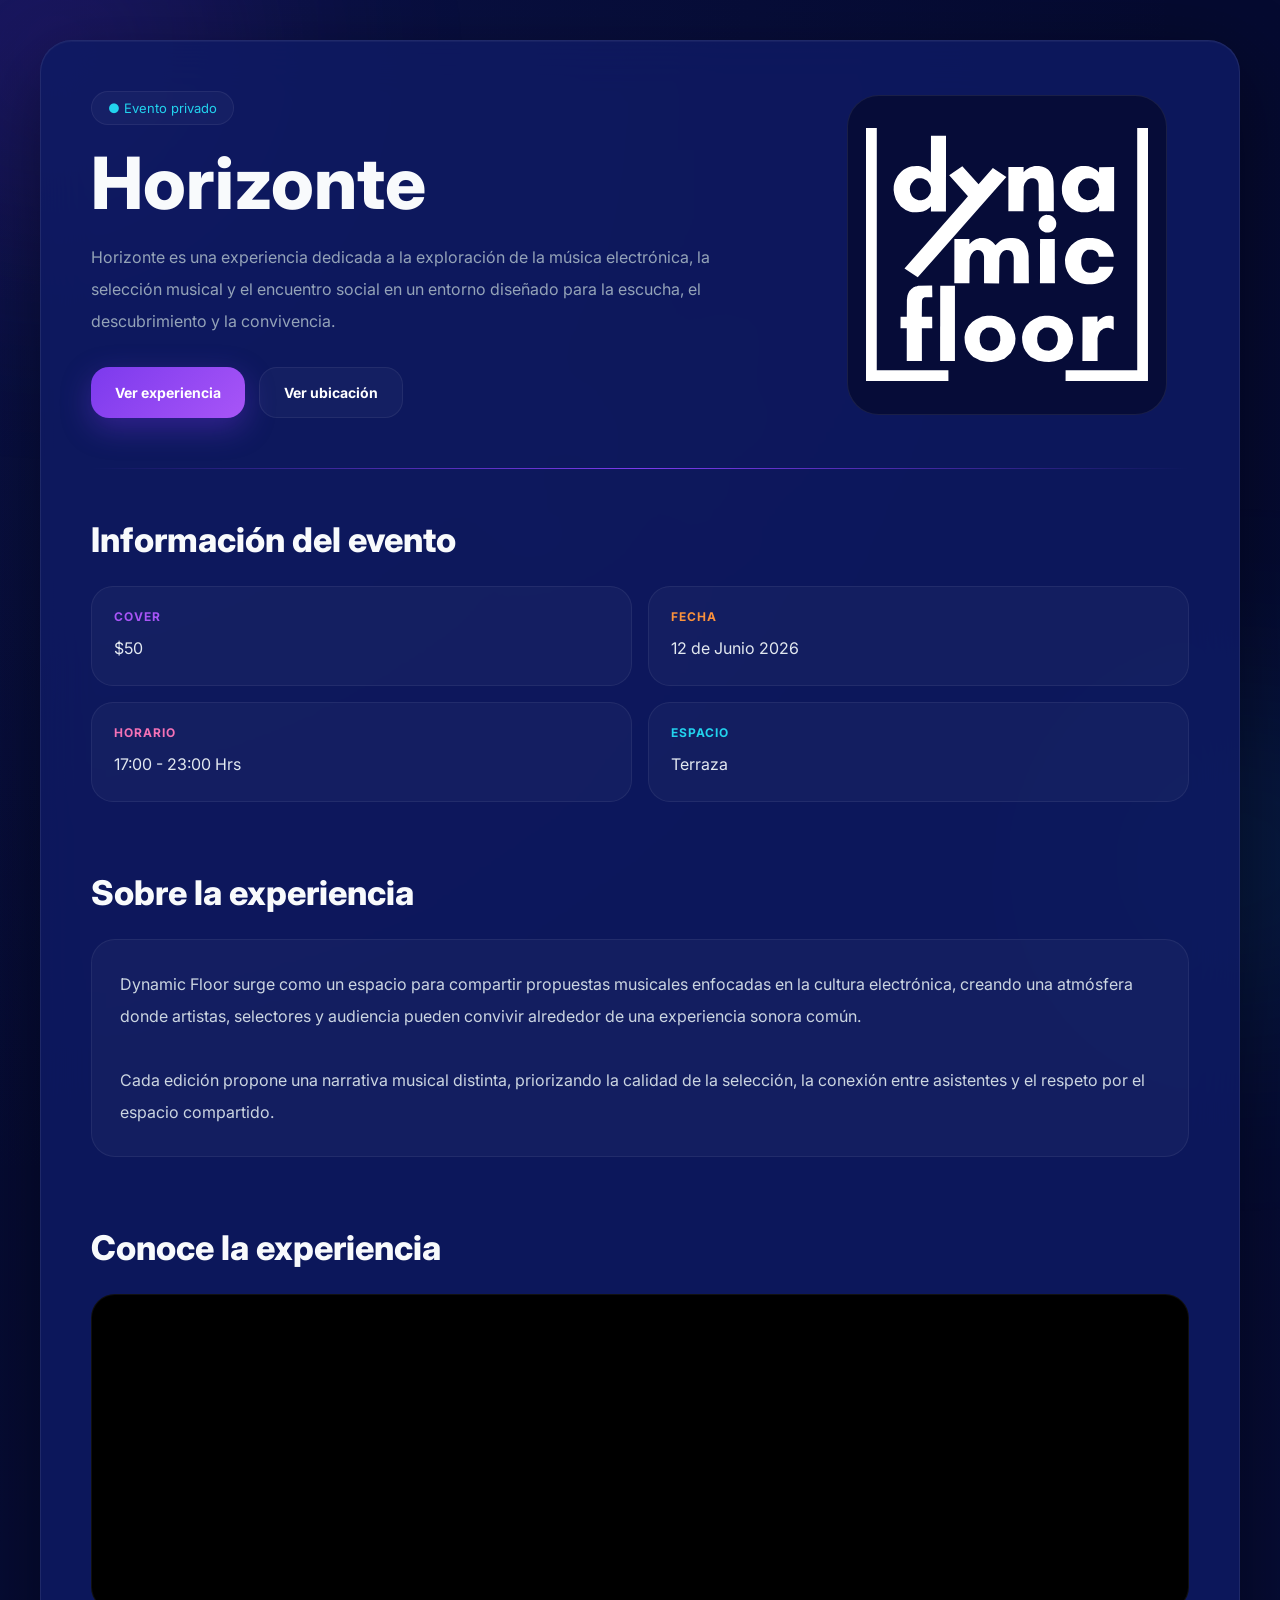
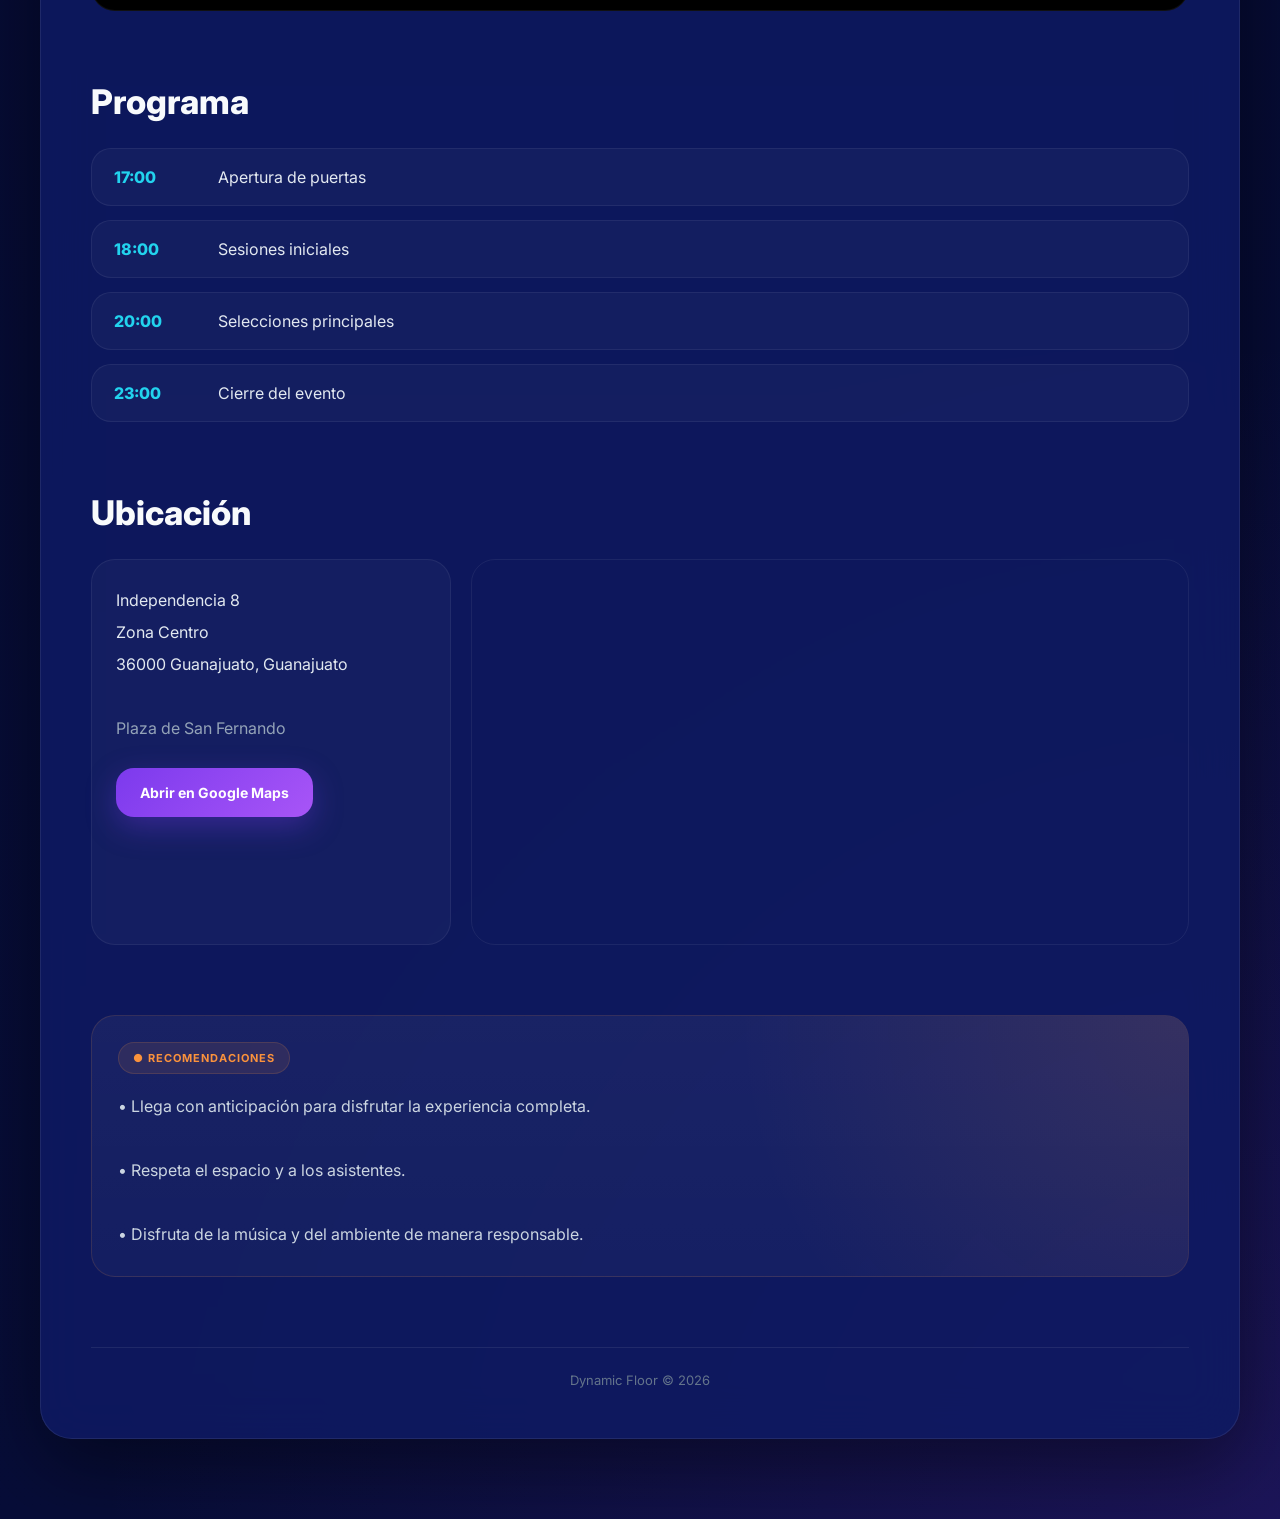
==== info.html @ 4fd33c25 "Add files via upload" ====
<!DOCTYPE html>
<html lang="es">
<head>
<meta charset="UTF-8">
<meta name="viewport" content="width=device-width, initial-scale=1.0">

<title>Dynamic Floor</title>

<meta name="description" content="Experiencia de música electrónica, selección musical y encuentro social en Guanajuato.">

<meta http-equiv="Cache-Control" content="no-cache, no-store, must-revalidate">
<meta http-equiv="Pragma" content="no-cache">
<meta http-equiv="Expires" content="0">

<link href="https://fonts.googleapis.com/css2?family=Inter:wght@300;400;500;600;700;800&display=swap" rel="stylesheet">

<link rel="stylesheet" href="info.css">

</head>
<body>

<!-- FONDO -->

<div class="bg-logo">
    <span>DF</span>
</div>

<div class="light one"></div>
<div class="light two"></div>

<!-- CONTENIDO -->

<div class="container">

    <div class="panel">

        <!-- HERO -->

        <section class="intro">

            <div class="intro-content">

                <div class="badge">
                    ● Evento privado
                </div>

                <h1>
                    Horizonte
                </h1>

                <p class="intro-description">

                    Horizonte es una experiencia dedicada a la exploración
                    de la música electrónica, la selección musical y el encuentro
                    social en un entorno diseñado para la escucha, el
                    descubrimiento y la convivencia.

                </p>

                <div class="intro-actions">

                    <a href="#video" class="action-btn">
                        Ver experiencia
                    </a>

                    <a href="#ubicacion" class="action-btn secondary">
                        Ver ubicación
                    </a>

                </div>

            </div>

            <div class="intro-logo">

                <div class="logo-box">

                    <img
                        src="Brand.svg"
                        alt="Dynamic Floor"
                    >

                </div>

            </div>

        </section>

        <div class="glow-line"></div>

        <!-- INFORMACIÓN -->

        <section>

            <h2 class="section-title">
                Información del evento
            </h2>

            <div class="info-grid">

                <div class="info-card">

                    <div class="info-title purple">
                        Cover
                    </div>

                    <div class="info-content">
                        $50 
                    </div>

                </div>

                <div class="info-card">

                    <div class="info-title orange">
                        Fecha
                    </div>

                    <div class="info-content">
                        12 de Junio 2026
                    </div>

                </div>

                <div class="info-card">

                    <div class="info-title pink">
                        Horario
                    </div>

                    <div class="info-content">
                        17:00 - 23:00 Hrs
                    </div>

                </div>

                <div class="info-card">

                    <div class="info-title cyan">
                        Espacio
                    </div>

                    <div class="info-content">
                        Terraza 
                    </div>

                </div>

            </div>

        </section>

        <!-- SOBRE EL EVENTO -->

        <section class="content-section">

            <h2 class="section-title">
                Sobre la experiencia
            </h2>

            <div class="glass-card">

                <p>

                    Dynamic Floor surge como un espacio para compartir
                    propuestas musicales enfocadas en la cultura electrónica,
                    creando una atmósfera donde artistas, selectores y audiencia
                    pueden convivir alrededor de una experiencia sonora común.

                </p>

                <br>

                <p>

                    Cada edición propone una narrativa musical distinta,
                    priorizando la calidad de la selección, la conexión entre
                    asistentes y el respeto por el espacio compartido.

                </p>

            </div>

        </section>

        <!-- VIDEO -->

        <section
            id="video"
            class="content-section"
        >

            <h2 class="section-title">
                Conoce la experiencia
            </h2>

            <div class="video-card">

               <iframe width="560" height="315" src="https://www.youtube.com/embed/UAYY0H-S0Vk?si=N5rA5Dku0V_qMoPu" 
               title="YouTube video player" frameborder="0" allow="accelerometer; autoplay; clipboard-write; encrypted-media; gyroscope; picture-in-picture; web-share" 
               referrerpolicy="strict-origin-when-cross-origin" allowfullscreen></iframe>

            </div>

        </section>

        <!-- PROGRAMA -->

        <section class="content-section">

            <h2 class="section-title">
                Programa
            </h2>

            <div class="timeline">

                <div class="timeline-item">

                    <div class="timeline-hour">
                        17:00
                    </div>

                    <div class="timeline-text">
                        Apertura de puertas
                    </div>

                </div>

                <div class="timeline-item">

                    <div class="timeline-hour">
                        18:00
                    </div>

                    <div class="timeline-text">
                        Sesiones iniciales
                    </div>

                </div>

                <div class="timeline-item">

                    <div class="timeline-hour">
                        20:00
                    </div>

                    <div class="timeline-text">
                        Selecciones principales
                    </div>

                </div>

                <div class="timeline-item">

                    <div class="timeline-hour">
                        23:00
                    </div>

                    <div class="timeline-text">
                        Cierre del evento
                    </div>

                </div>

            </div>

        </section>

        <!-- UBICACIÓN -->

        <section
            id="ubicacion"
            class="content-section"
        >

            <h2 class="section-title">
                Ubicación
            </h2>

            <div class="location-card">

                <div class="location-info">

                    <div class="location-address">

                        Independencia 8<br>
                        Zona Centro<br>
                        36000 Guanajuato, Guanajuato

                        <br><br>

                        <span>
                            Plaza de San Fernando
                        </span>

                    </div>

                    <a
                        href="https://maps.app.goo.gl/JKDsWyvQSERhmDdB6"
                        target="_blank"
                        class="action-btn"
                    >
                        Abrir en Google Maps
                    </a>

                </div>

                <div class="map-container">

                   <iframe src="https://www.google.com/maps/embed?pb=!1m18!1m12!1m3!1d329.19129236905354!2d-101.25622219452714!3d21.017703345105698!2m3!1f0!2f0!3f0!3m2!1i1024!2i768!4f13.1!3m3!1m2!1s0x842b755fb9d25ff1%3A0xecb48ae57e0b1eed!2sBar%20Santos!5e0!3m2!1ses!2smx!4v1781035915862!5m2!1ses!2smx" 
                        width="600" height="450" style="border:0;" allowfullscreen="" 
                        loading="lazy" 
                        referrerpolicy="no-referrer-when-downgrade"
                   >
                   </iframe>

                </div>

            </div>

        </section>

        <!-- RECOMENDACIONES -->

        <section class="content-section">

            <div class="notice-card">

                <div class="notice-tag">
                    ● Recomendaciones
                </div>

                <div class="notice-text">

                    • Llega con anticipación para disfrutar la experiencia completa.
                    <br><br>

                    • Respeta el espacio y a los asistentes.
                    <br><br>

                    • Disfruta de la música y del ambiente de manera responsable.

                </div>

            </div>

        </section>

        <!-- FOOTER -->

        <div class="footer">

            Dynamic Floor © 2026

        </div>

    </div>

</div>

</body>
</html>
---- info.css ----
:root{
    --bg:#050a30;
    --bg-soft:#0b1248;

    --card:rgba(15,27,99,.85);

    --line:#23339b;

    --primary:#7C3AED;
    --primary-soft:#A855F7;

    --cyan:#22D3EE;
    --green:#4ADE80;

    --text:#F8FAFC;
    --muted:#94A3B8;
}

*{
    margin:0;
    padding:0;
    box-sizing:border-box;
}

html{
    scroll-behavior:smooth;
}

body{

    font-family:'Inter',sans-serif;

    color:var(--text);

    min-height:100vh;

    overflow-x:hidden;

    background:
        radial-gradient(
            circle at top left,
            rgba(36,56,184,.18) 0%,
            transparent 35%
        ),
        radial-gradient(
            circle at bottom right,
            rgba(124,58,237,.18) 0%,
            transparent 35%
        ),
        linear-gradient(
            180deg,
            #050a30 0%,
            #070d38 100%
        );

    position:relative;
}

/* ==========================
   BACKGROUND
========================== */

.bg-logo{
    position:fixed;
    inset:0;

    display:flex;
    align-items:center;
    justify-content:center;

    pointer-events:none;

    z-index:0;
}

.bg-logo span{

    font-size:18vw;

    font-weight:800;

    letter-spacing:16px;

    color:#ffffff04;

    transform:rotate(-18deg);

    user-select:none;
}

.light{
    position:fixed;
    border-radius:50%;
    filter:blur(120px);
    z-index:0;
}

.light.one{
    width:350px;
    height:350px;

    background:#7C3AED33;

    top:-120px;
    left:-120px;
}

.light.two{
    width:280px;
    height:280px;

    background:#22D3EE22;

    bottom:-100px;
    right:-100px;
}

/* ==========================
   LAYOUT
========================== */

.container{

    position:relative;
    z-index:2;

    width:100%;

    padding:40px 20px 80px;
}

.panel{

    width:100%;
    max-width:1200px;

    margin:0 auto;

    background:var(--card);

    border:1px solid rgba(255,255,255,.08);

    border-radius:32px;

    padding:50px;

    backdrop-filter:blur(24px);

    box-shadow:
        0 25px 80px rgba(0,0,0,.45),
        inset 0 1px 0 rgba(255,255,255,.04);
}

/* ==========================
   HERO
========================== */

.intro{

    display:grid;

    grid-template-columns:1.3fr .7fr;

    gap:60px;

    align-items:center;
}

.badge{

    display:inline-flex;

    align-items:center;

    gap:8px;

    padding:8px 16px;

    border-radius:999px;

    background:#ffffff08;

    border:1px solid #ffffff10;

    color:var(--cyan);

    font-size:13px;

    margin-bottom:24px;
}

.intro h1{

    font-size:72px;

    line-height:.95;

    font-weight:800;

    margin-bottom:24px;
}

.intro-description{

    color:var(--muted);

    font-size:16px;

    line-height:2;

    max-width:650px;
}

.intro-actions{

    display:flex;

    gap:14px;

    margin-top:30px;

    flex-wrap:wrap;
}

.intro-logo{

    display:flex;

    justify-content:center;
}

.logo-box{

    width:320px;
    height:320px;

    border-radius:32px;

    background:#050a30cc;

    display:flex;

    align-items:center;

    justify-content:center;

    overflow:hidden;

    border:1px solid rgba(255,255,255,.08);
}

.logo-box img{

    width:100%;
    height:100%;

    object-fit:contain;

    padding:18px;
}

/* ==========================
   BUTTONS
========================== */

.action-btn{

    display:inline-flex;

    align-items:center;

    justify-content:center;

    padding:16px 24px;

    border-radius:18px;

    text-decoration:none;

    font-size:14px;

    font-weight:700;

    color:white;

    transition:.25s ease;

    background:
        linear-gradient(
            135deg,
            var(--primary),
            var(--primary-soft)
        );

    box-shadow:
        0 10px 30px rgba(124,58,237,.35);
}

.action-btn:hover{

    transform:translateY(-2px);
}

.action-btn.secondary{

    background:#ffffff08;

    border:1px solid #ffffff10;

    box-shadow:none;
}

/* ==========================
   DIVIDER
========================== */

.glow-line{

    height:1px;

    width:100%;

    margin:50px 0;

    background:
        linear-gradient(
            90deg,
            transparent,
            #7C3AED,
            transparent
        );
}

/* ==========================
   SECTIONS
========================== */

.content-section{
    margin-top:70px;
}

.section-title{

    font-size:34px;

    font-weight:800;

    margin-bottom:26px;
}

/* ==========================
   INFO GRID
========================== */

.info-grid{

    display:grid;

    grid-template-columns:
        repeat(
            2,
            minmax(0,1fr)
        );

    gap:16px;
}

.info-card{

    background:#ffffff08;

    border:1px solid #ffffff10;

    border-radius:22px;

    padding:22px;

    transition:.25s ease;
}

.info-card:hover{

    transform:translateY(-3px);

    border-color:#ffffff20;
}

.info-title{

    font-size:12px;

    text-transform:uppercase;

    letter-spacing:1px;

    margin-bottom:10px;

    font-weight:700;
}

.info-content{

    color:#E2E8F0;

    line-height:1.8;
}

.purple{
    color:#A855F7;
}

.orange{
    color:#FB923C;
}

.pink{
    color:#F472B6;
}

.cyan{
    color:#22D3EE;
}

/* ==========================
   CONTENT CARD
========================== */

.glass-card{

    background:#ffffff08;

    border:1px solid #ffffff10;

    border-radius:24px;

    padding:28px;

    color:#CBD5E1;

    line-height:2;
}

/* ==========================
   VIDEO
========================== */

.video-card{

    overflow:hidden;

    border-radius:24px;

    border:1px solid #ffffff10;

    background:#000;
}

.video-card iframe{

    width:100%;

    aspect-ratio:16/9;

    border:none;

    display:block;
}

/* ==========================
   TIMELINE
========================== */

.timeline{

    display:flex;

    flex-direction:column;

    gap:14px;
}

.timeline-item{

    display:flex;

    align-items:center;

    gap:24px;

    background:#ffffff08;

    border:1px solid #ffffff10;

    border-radius:20px;

    padding:18px 22px;
}

.timeline-hour{

    min-width:80px;

    color:var(--cyan);

    font-weight:800;
}

.timeline-text{
    color:#E2E8F0;
}

/* ==========================
   LOCATION
========================== */

.location-card{

    display:grid;

    grid-template-columns:
        360px
        1fr;

    gap:20px;
}

.location-info{

    background:#ffffff08;

    border:1px solid #ffffff10;

    border-radius:24px;

    padding:24px;
}

.location-address{

    color:#E2E8F0;

    line-height:2;

    margin-bottom:24px;
}

.location-address span{
    color:var(--muted);
}

.map-container{

    overflow:hidden;

    border-radius:24px;

    border:1px solid #ffffff10;
}

.map-container iframe{

    width:100%;

    height:100%;

    min-height:380px;

    border:none;
}

/* ==========================
   NOTICE
========================== */

.notice-card{

    position:relative;

    padding:26px;

    border-radius:24px;

    background:
        linear-gradient(
            180deg,
            rgba(255,255,255,.05),
            rgba(255,255,255,.03)
        );

    border:1px solid rgba(251,146,60,.14);

    overflow:hidden;
}

.notice-card::before{

    content:"";

    position:absolute;

    inset:0;

    background:
        radial-gradient(
            circle at top right,
            rgba(251,146,60,.12),
            transparent 40%
        );
}

.notice-tag{

    position:relative;

    z-index:2;

    display:inline-flex;

    padding:8px 14px;

    margin-bottom:16px;

    border-radius:999px;

    background:rgba(251,146,60,.10);

    border:1px solid rgba(251,146,60,.15);

    color:#FB923C;

    font-size:11px;

    font-weight:700;

    letter-spacing:1px;

    text-transform:uppercase;
}

.notice-text{

    position:relative;

    z-index:2;

    color:#CBD5E1;

    line-height:2;
}

/* ==========================
   FOOTER
========================== */

.footer{

    margin-top:70px;

    padding-top:24px;

    border-top:1px solid rgba(255,255,255,.08);

    text-align:center;

    color:#64748B;

    font-size:13px;
}

/* ==========================
   MOBILE
========================== */

@media(max-width:900px){

    .panel{
        padding:32px;
    }

    .intro{

        grid-template-columns:1fr;

        text-align:center;
    }

    .intro-description{
        margin:0 auto;
    }

    .intro-actions{
        justify-content:center;
    }

    .location-card{
        grid-template-columns:1fr;
    }

    .logo-box{

        width:220px;
        height:220px;
    }

    .intro h1{
        font-size:54px;
    }
}

@media(max-width:640px){

    .panel{
        padding:24px;
    }

    .intro h1{
        font-size:42px;
    }

    .section-title{
        font-size:28px;
    }

    .info-grid{
        grid-template-columns:1fr;
    }

    .timeline-item{

        flex-direction:column;

        align-items:flex-start;

        gap:8px;
    }

    .action-btn{
        width:100%;
    }

    .intro-actions{
        flex-direction:column;
    }

    .bg-logo span{
        font-size:34vw;
    }
}
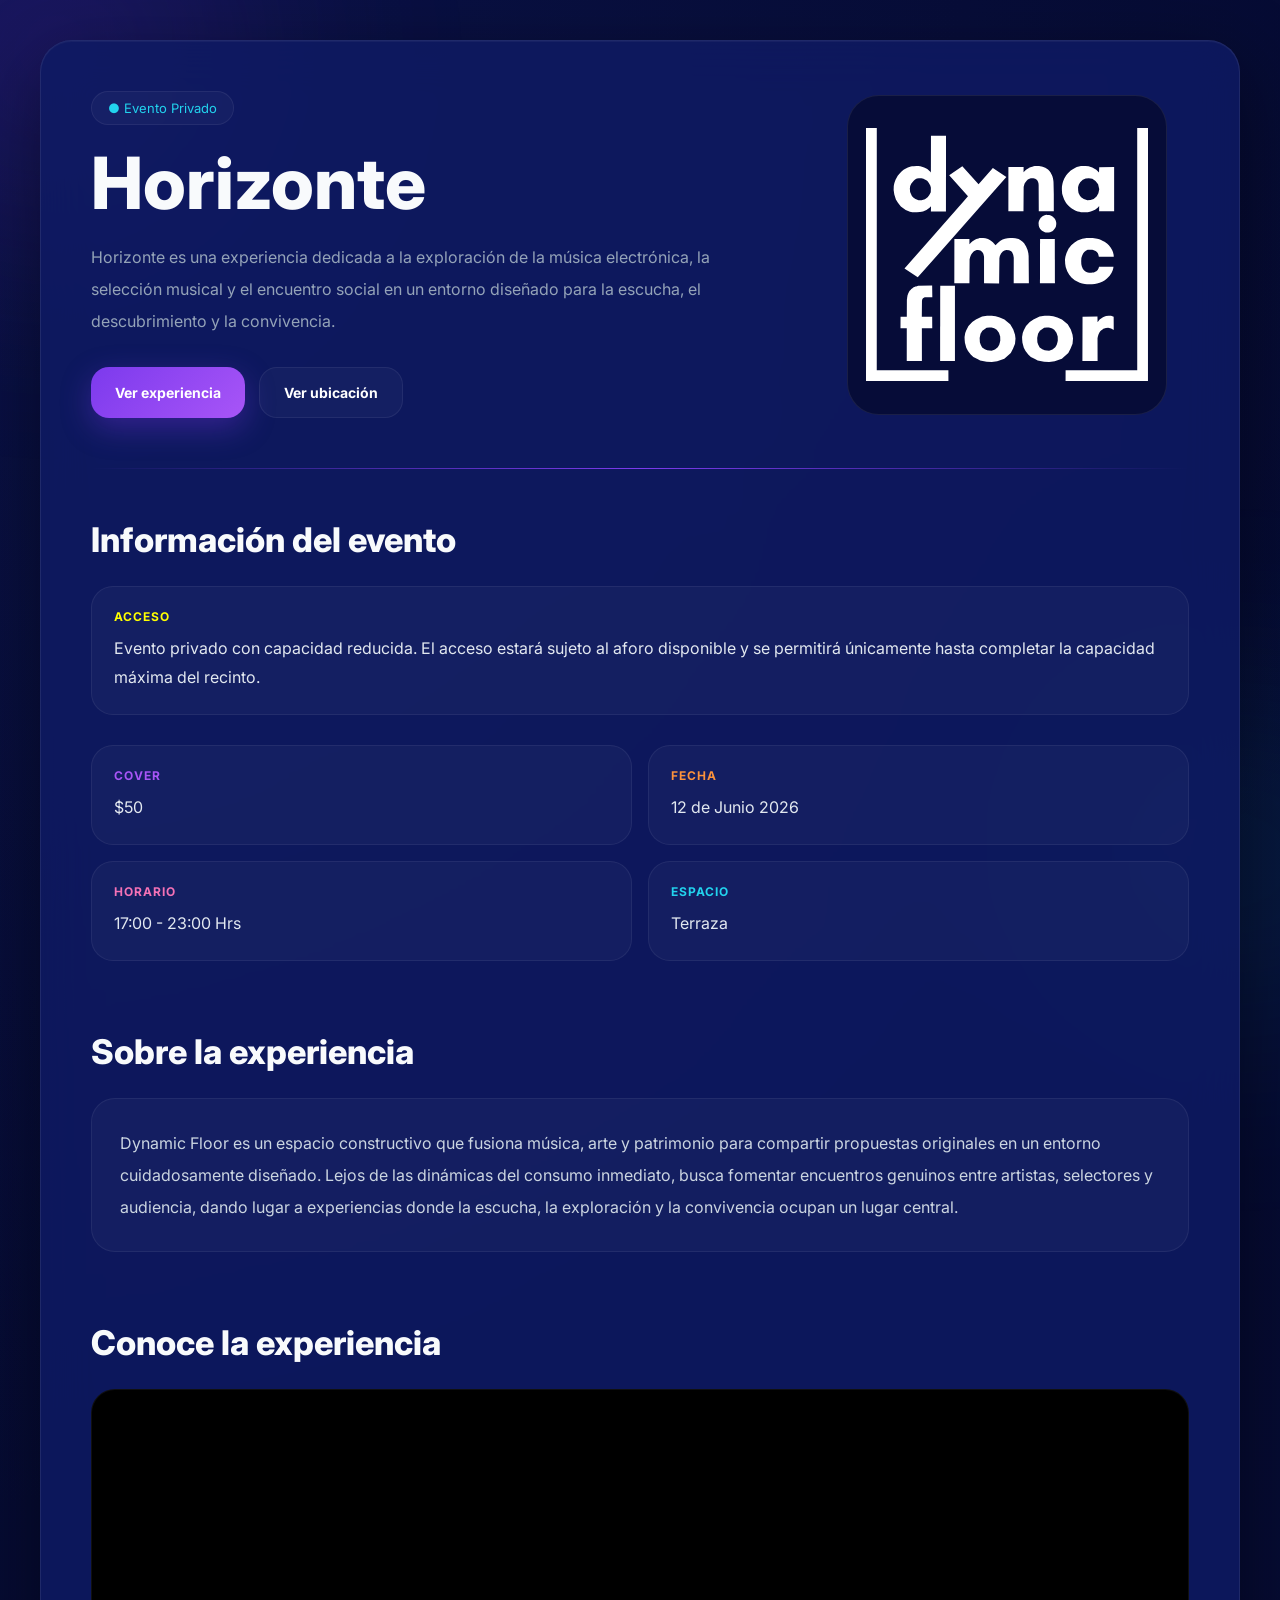
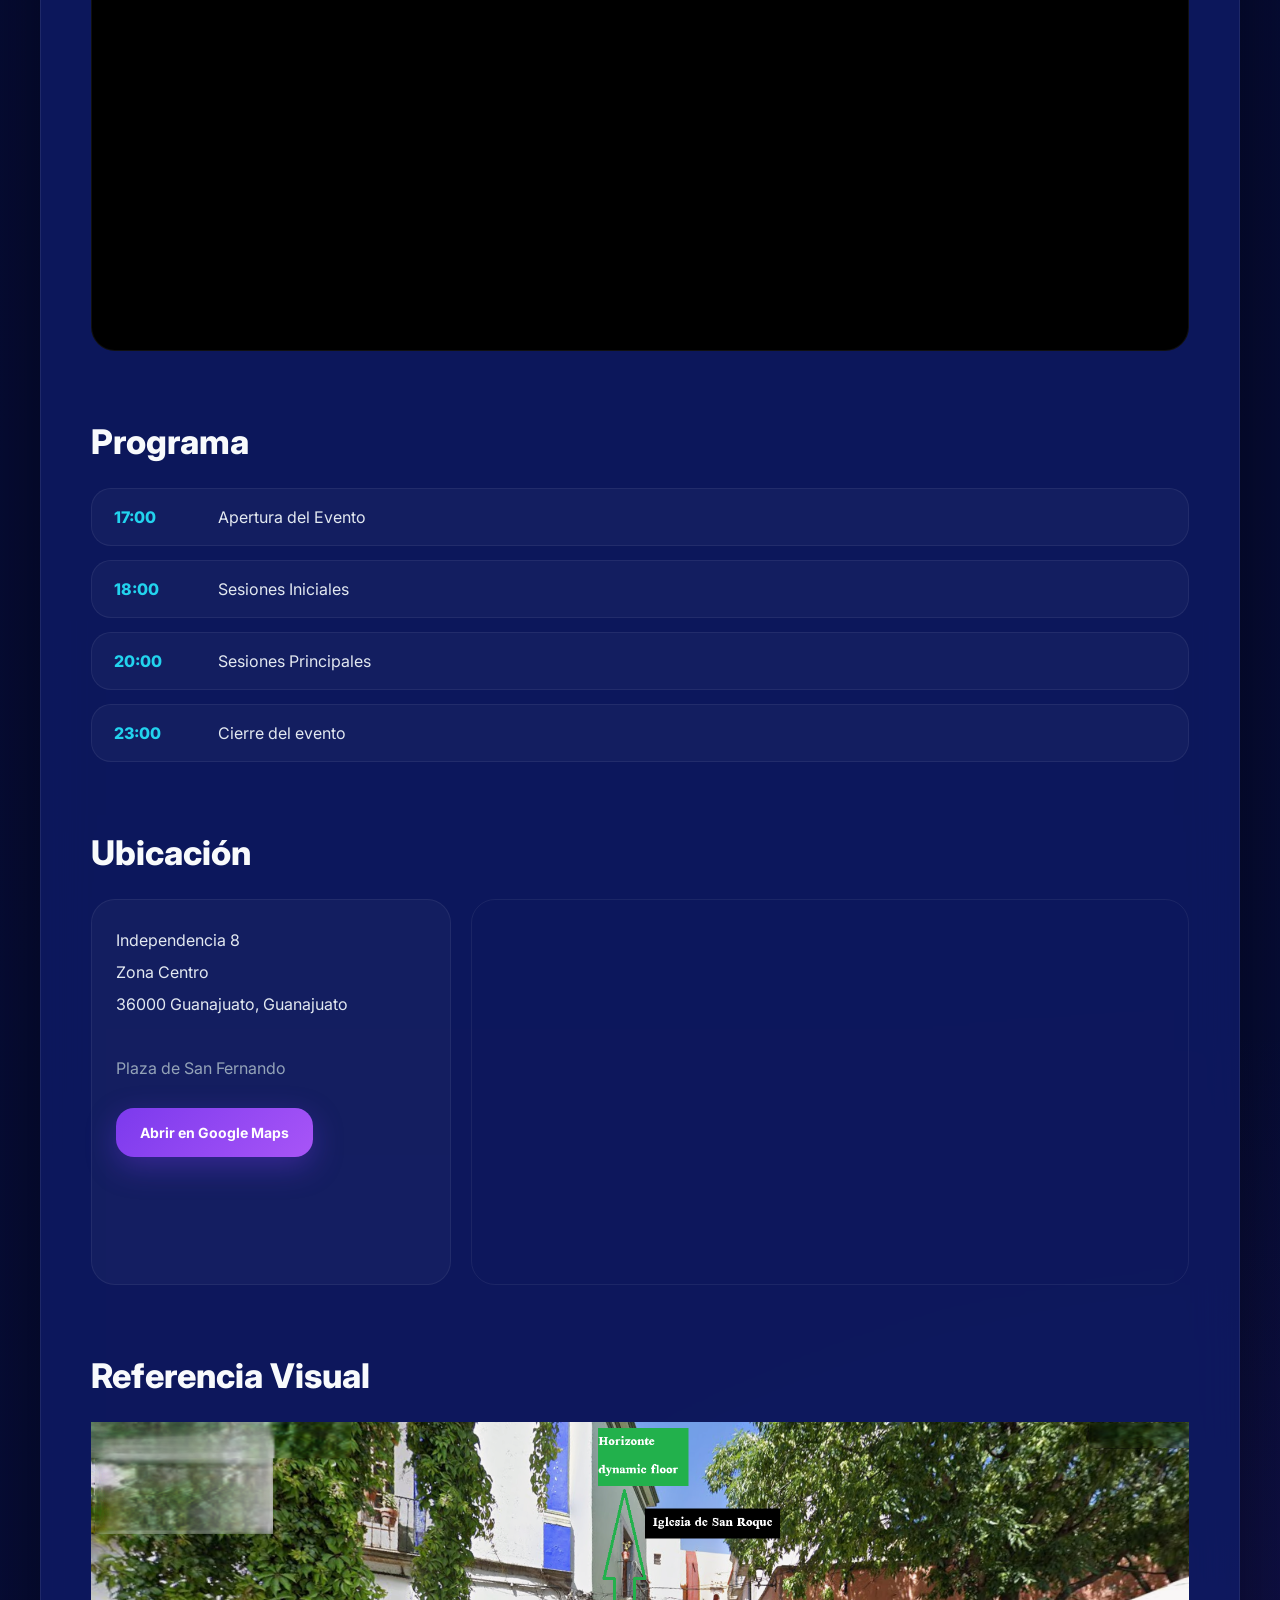
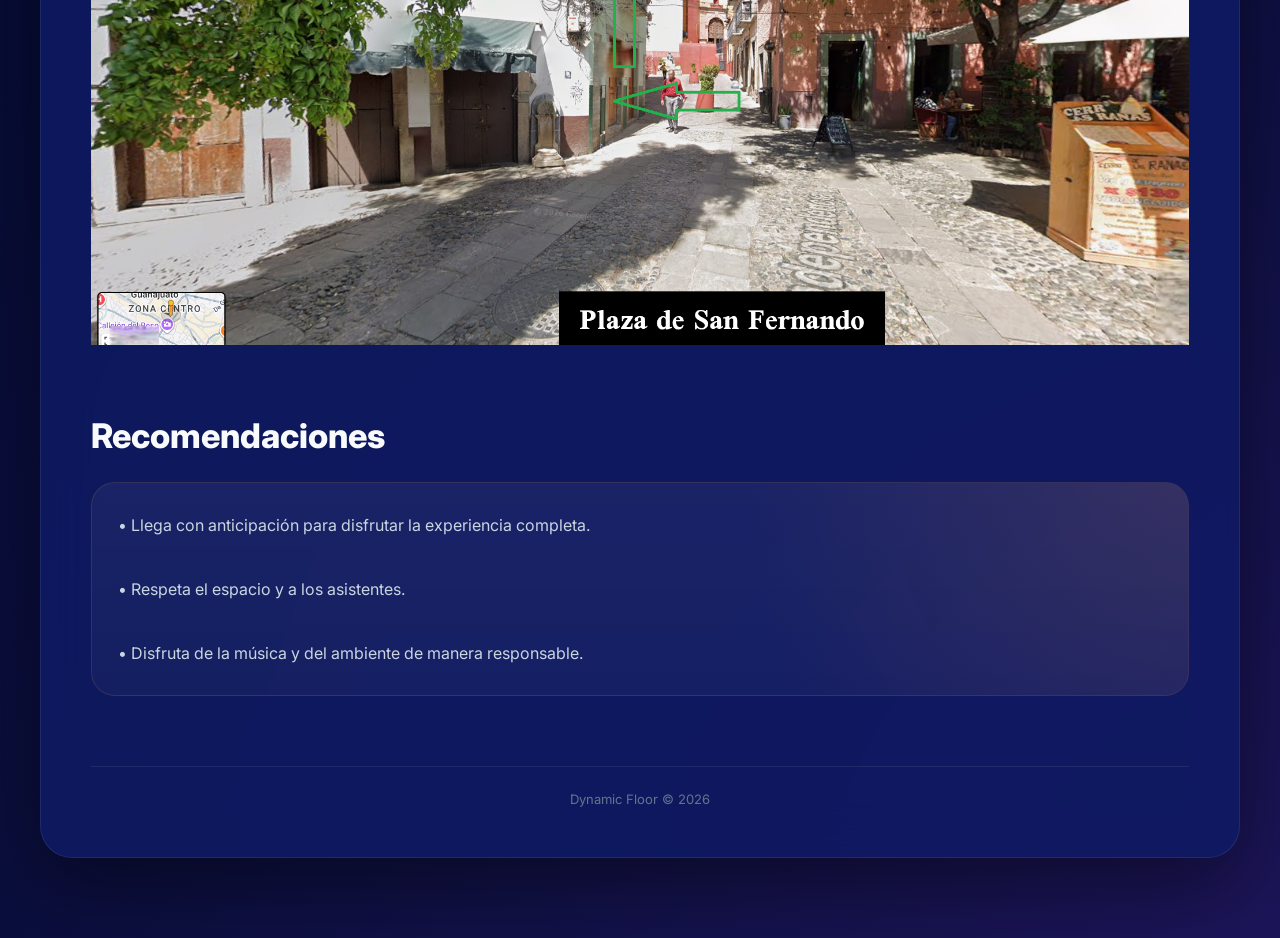
==== commit ea7e3694: "Add files via upload" ====
--- a/info.html
+++ b/info.html
@@ -41,7 +41,7 @@
             <div class="intro-content">
 
                 <div class="badge">
-                    ● Evento privado
+                    ● Evento Privado
                 </div>
 
                 <h1>
@@ -88,13 +88,27 @@
 
         <div class="glow-line"></div>
 
+
         <!-- INFORMACIÓN -->
 
         <section>
 
+
             <h2 class="section-title">
                 Información del evento
             </h2>
+
+            <div class="info-card">
+
+                <div class="info-title yellow">
+                    Acceso
+                </div>
+
+                <div class="info-content">
+                    Evento privado con capacidad reducida. El acceso estará sujeto al aforo disponible y se permitirá únicamente hasta completar la capacidad máxima del recinto.
+                </div>
+
+            </div>
 
             <div class="info-grid">
 
@@ -162,23 +176,11 @@
 
                 <p>
 
-                    Dynamic Floor surge como un espacio para compartir
-                    propuestas musicales enfocadas en la cultura electrónica,
-                    creando una atmósfera donde artistas, selectores y audiencia
-                    pueden convivir alrededor de una experiencia sonora común.
+                    Dynamic Floor es un espacio constructivo que fusiona música, arte y patrimonio para compartir propuestas originales en un 
+                    entorno cuidadosamente diseñado. Lejos de las dinámicas del consumo inmediato, busca fomentar encuentros genuinos entre artistas, 
+                    selectores y audiencia, dando lugar a experiencias donde la escucha, la exploración y la convivencia ocupan un lugar central.
 
                 </p>
-
-                <br>
-
-                <p>
-
-                    Cada edición propone una narrativa musical distinta,
-                    priorizando la calidad de la selección, la conexión entre
-                    asistentes y el respeto por el espacio compartido.
-
-                </p>
-
             </div>
 
         </section>
@@ -196,7 +198,7 @@
 
             <div class="video-card">
 
-               <iframe width="560" height="315" src="https://www.youtube.com/embed/UAYY0H-S0Vk?si=N5rA5Dku0V_qMoPu" 
+               <iframe width="560" height="560" src="https://www.youtube.com/embed/UAYY0H-S0Vk?si=N5rA5Dku0V_qMoPu" 
                title="YouTube video player" frameborder="0" allow="accelerometer; autoplay; clipboard-write; encrypted-media; gyroscope; picture-in-picture; web-share" 
                referrerpolicy="strict-origin-when-cross-origin" allowfullscreen></iframe>
 
@@ -221,7 +223,7 @@
                     </div>
 
                     <div class="timeline-text">
-                        Apertura de puertas
+                        Apertura del Evento
                     </div>
 
                 </div>
@@ -233,7 +235,7 @@
                     </div>
 
                     <div class="timeline-text">
-                        Sesiones iniciales
+                        Sesiones Iniciales
                     </div>
 
                 </div>
@@ -245,7 +247,7 @@
                     </div>
 
                     <div class="timeline-text">
-                        Selecciones principales
+                        Sesiones Principales
                     </div>
 
                 </div>
@@ -320,15 +322,29 @@
 
         </section>
 
+          <section class="content-section">
+
+             <h2 class="section-title">
+                Referencia Visual
+            </h2>
+
+            <img src="ref.png" alt="Imagen" class="responsive-img">
+
+        </section>
+
         <!-- RECOMENDACIONES -->
 
         <section class="content-section">
 
+             <h2 class="section-title">
+                Recomendaciones
+            </h2>
+
             <div class="notice-card">
 
-                <div class="notice-tag">
+                <!-- <div class="notice-tag">
                     ● Recomendaciones
-                </div>
+                </div> -->
 
                 <div class="notice-text">
 
--- a/info.css
+++ b/info.css
@@ -352,7 +352,7 @@
    INFO GRID
 ========================== */
 
-.info-grid{
+/* .info-grid{
 
     display:grid;
 
@@ -363,6 +363,30 @@
         );
 
     gap:16px;
+} */
+
+/* .info-grid{
+    display:grid;
+    grid-template-columns:repeat(2,minmax(0,1fr));
+    gap:16px;
+}
+
+/*
+.info-grid:has(> :last-child:nth-child(odd)) > :first-child{
+    grid-column:1 / -1;
+} */
+.info-grid{
+    display:grid;
+    grid-template-columns:repeat(2,minmax(0,1fr));
+
+    column-gap:16px;
+    row-gap:16px;
+
+    margin-top:30px;
+}
+
+.info-grid > .featured{
+    grid-column:1 / -1;
 }
 
 .info-card{
@@ -419,6 +443,10 @@
 
 .cyan{
     color:#22D3EE;
+}
+
+.yellow{
+    color: #FFFF00;
 }
 
 /* ==========================
@@ -667,6 +695,12 @@
     font-size:13px;
 }
 
+.responsive-img{
+    width: 100%;
+    height: auto;
+    display: block;
+}
+
 /* ==========================
    MOBILE
 ========================== */
